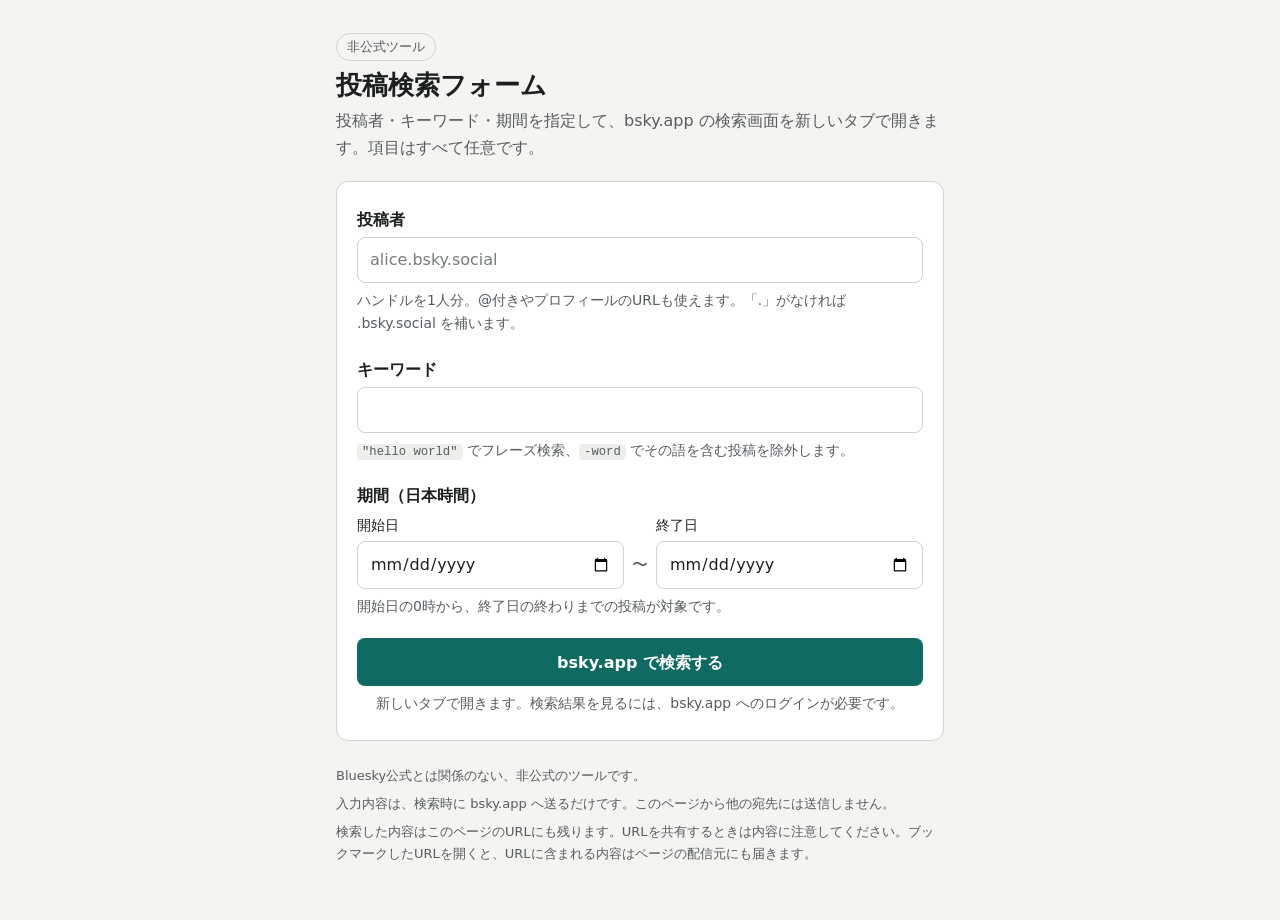
==== index.html @ 99267df1 "クエリ表示を削除" ====
<!doctype html>
<html lang="ja">
<head>
  <meta charset="utf-8">
  <meta name="viewport" content="width=device-width, initial-scale=1">
  <meta http-equiv="Content-Security-Policy" content="default-src 'none'; script-src 'self'; style-src 'self'; img-src data:; base-uri 'none'; form-action 'none'">
  <meta name="referrer" content="no-referrer">
  <meta name="color-scheme" content="light dark">
  <meta name="description" content="投稿者・キーワード・期間から、Blueskyの検索画面を開く非公式ツール">
  <title>投稿検索フォーム（非公式）</title>
  <link rel="icon" href="data:,">
  <link rel="stylesheet" href="css/style.css">
</head>
<body>
  <main class="page">
    <header class="masthead">
      <p class="badge">非公式ツール</p>
      <h1>投稿検索フォーム</h1>
      <p class="lead">投稿者・キーワード・期間を指定して、bsky.app の検索画面を新しいタブで開きます。項目はすべて任意です。</p>
    </header>

    <form id="search-form" class="card" autocomplete="off" novalidate>
      <div class="field">
        <label for="author">投稿者</label>
        <input id="author" name="author" type="text" placeholder="alice.bsky.social"
          autocapitalize="none" autocorrect="off" spellcheck="false" enterkeyhint="search"
          aria-describedby="author-hint">
        <p class="hint" id="author-hint">ハンドルを1人分。@付きやプロフィールのURLも使えます。「.」がなければ .bsky.social を補います。</p>
      </div>

      <div class="field">
        <label for="keyword">キーワード</label>
        <input id="keyword" name="keyword" type="text" enterkeyhint="search"
          aria-describedby="keyword-hint">
        <p class="hint" id="keyword-hint"><code>"hello world"</code> でフレーズ検索、<code>-word</code> でその語を含む投稿を除外します。</p>
      </div>

      <fieldset class="field">
        <legend>期間（日本時間）</legend>
        <div class="date-row">
          <div class="date-field">
            <label for="since">開始日</label>
            <input id="since" name="since" type="date" aria-describedby="period-hint">
          </div>
          <span class="date-sep" aria-hidden="true">〜</span>
          <div class="date-field">
            <label for="until">終了日</label>
            <input id="until" name="until" type="date" aria-describedby="period-hint">
          </div>
        </div>
        <p class="hint" id="period-hint">開始日の0時から、終了日の終わりまでの投稿が対象です。</p>
      </fieldset>

      <div id="message" class="notice notice-error" role="alert" hidden></div>

      <button type="submit" class="submit">bsky.app で検索する</button>
      <p class="hint submit-hint">新しいタブで開きます。検索結果を見るには、bsky.app へのログインが必要です。</p>
    </form>

    <noscript><p class="notice notice-error">このページの利用にはJavaScriptが必要です。</p></noscript>

    <footer class="footer">
      <p>Bluesky公式とは関係のない、非公式のツールです。</p>
      <p>入力内容は、検索時に bsky.app へ送るだけです。このページから他の宛先には送信しません。</p>
      <p>検索した内容はこのページのURLにも残ります。URLを共有するときは内容に注意してください。ブックマークしたURLを開くと、URLに含まれる内容はページの配信元にも届きます。</p>
    </footer>
  </main>

  <script src="js/script.js"></script>
</body>
</html>
---- css/style.css ----
:root {
  color-scheme: light dark;
  --bg: #f4f4f1;
  --surface: #ffffff;
  --text: #1c1f20;
  --muted: #565c60;
  --border: #cfd3ce;
  --accent: #0f6b62;
  --accent-hover: #0b564f;
  --on-accent: #ffffff;
  --code-bg: #ecefea;
  --error: #b42318;
  --error-bg: #fdecea;
}

@media (prefers-color-scheme: dark) {
  :root {
    --bg: #131516;
    --surface: #1c1f21;
    --text: #e8eae9;
    --muted: #a5abae;
    --border: #3b4043;
    --accent: #5fd0c0;
    --accent-hover: #89ddd1;
    --on-accent: #0a1e1b;
    --code-bg: #272b2e;
    --error: #ff9d94;
    --error-bg: #3a1e1c;
  }
}

*,
*::before,
*::after {
  box-sizing: border-box;
}

body {
  margin: 0;
  background: var(--bg);
  color: var(--text);
  font-family: system-ui, -apple-system, "Hiragino Sans", "Noto Sans JP", "Yu Gothic UI", sans-serif;
  line-height: 1.7;
  -webkit-text-size-adjust: 100%;
}

.page {
  max-width: 40rem;
  margin: 0 auto;
  padding: 32px 16px 48px;
}

.masthead {
  margin-bottom: 20px;
}

.badge {
  display: inline-block;
  margin: 0 0 8px;
  padding: 2px 10px;
  border: 1px solid var(--border);
  border-radius: 999px;
  color: var(--muted);
  font-size: 0.8125rem;
}

h1 {
  margin: 0 0 4px;
  font-size: 1.625rem;
  line-height: 1.3;
}

.lead {
  margin: 0;
  color: var(--muted);
}

.card {
  padding: 24px 20px;
  border: 1px solid var(--border);
  border-radius: 12px;
  background: var(--surface);
}

.field {
  min-width: 0;
  margin: 0 0 20px;
  padding: 0;
  border: 0;
}

label,
legend {
  display: block;
  margin-bottom: 4px;
  padding: 0;
  font-weight: 600;
}

input {
  display: block;
  width: 100%;
  min-width: 0;
  min-height: 44px;
  margin: 0;
  padding: 8px 12px;
  border: 1px solid var(--border);
  border-radius: 8px;
  background: var(--surface);
  color: var(--text);
  font: inherit;
  font-size: 16px; /* iOSで入力時に拡大されないように */
}

input::placeholder {
  color: var(--muted);
  opacity: 0.8;
}

input:focus-visible,
.submit:focus-visible {
  outline: 2px solid var(--accent);
  outline-offset: 2px;
}

input[aria-invalid="true"] {
  border-color: var(--error);
}

input[type="date"]::-webkit-date-and-time-value {
  text-align: left;
}

.hint {
  margin: 6px 0 0;
  color: var(--muted);
  font-size: 0.875rem;
}

code {
  padding: 1px 5px;
  border-radius: 4px;
  background: var(--code-bg);
  font-family: ui-monospace, SFMono-Regular, Menlo, Consolas, monospace;
  font-size: 0.875em;
  white-space: nowrap;
}

.date-row {
  display: grid;
  grid-template-columns: minmax(0, 1fr) auto minmax(0, 1fr);
  align-items: end;
  gap: 8px;
}

.date-field label {
  font-weight: 400;
  font-size: 0.875rem;
}

.date-sep {
  padding-bottom: 10px;
  color: var(--muted);
}

.notice {
  margin: 8px 0 0;
  padding: 8px 12px;
  border-radius: 8px;
  font-size: 0.9375rem;
}

.notice p {
  margin: 0;
}

.notice-error {
  margin: 0 0 16px;
  background: var(--error-bg);
  color: var(--error);
}

.submit {
  display: block;
  width: 100%;
  min-height: 48px;
  padding: 10px 16px;
  border: 0;
  border-radius: 8px;
  background: var(--accent);
  color: var(--on-accent);
  font: inherit;
  font-weight: 700;
  cursor: pointer;
}

.submit:hover {
  background: var(--accent-hover);
}

.submit-hint {
  text-align: center;
}

.footer {
  margin-top: 24px;
  color: var(--muted);
  font-size: 0.8125rem;
}

.footer p {
  margin: 0 0 6px;
}

[hidden] {
  display: none !important;
}

@media (max-width: 30rem) {
  .card {
    padding: 20px 16px;
  }

  .date-row {
    grid-template-columns: minmax(0, 1fr);
  }

  .date-sep {
    display: none;
  }
}
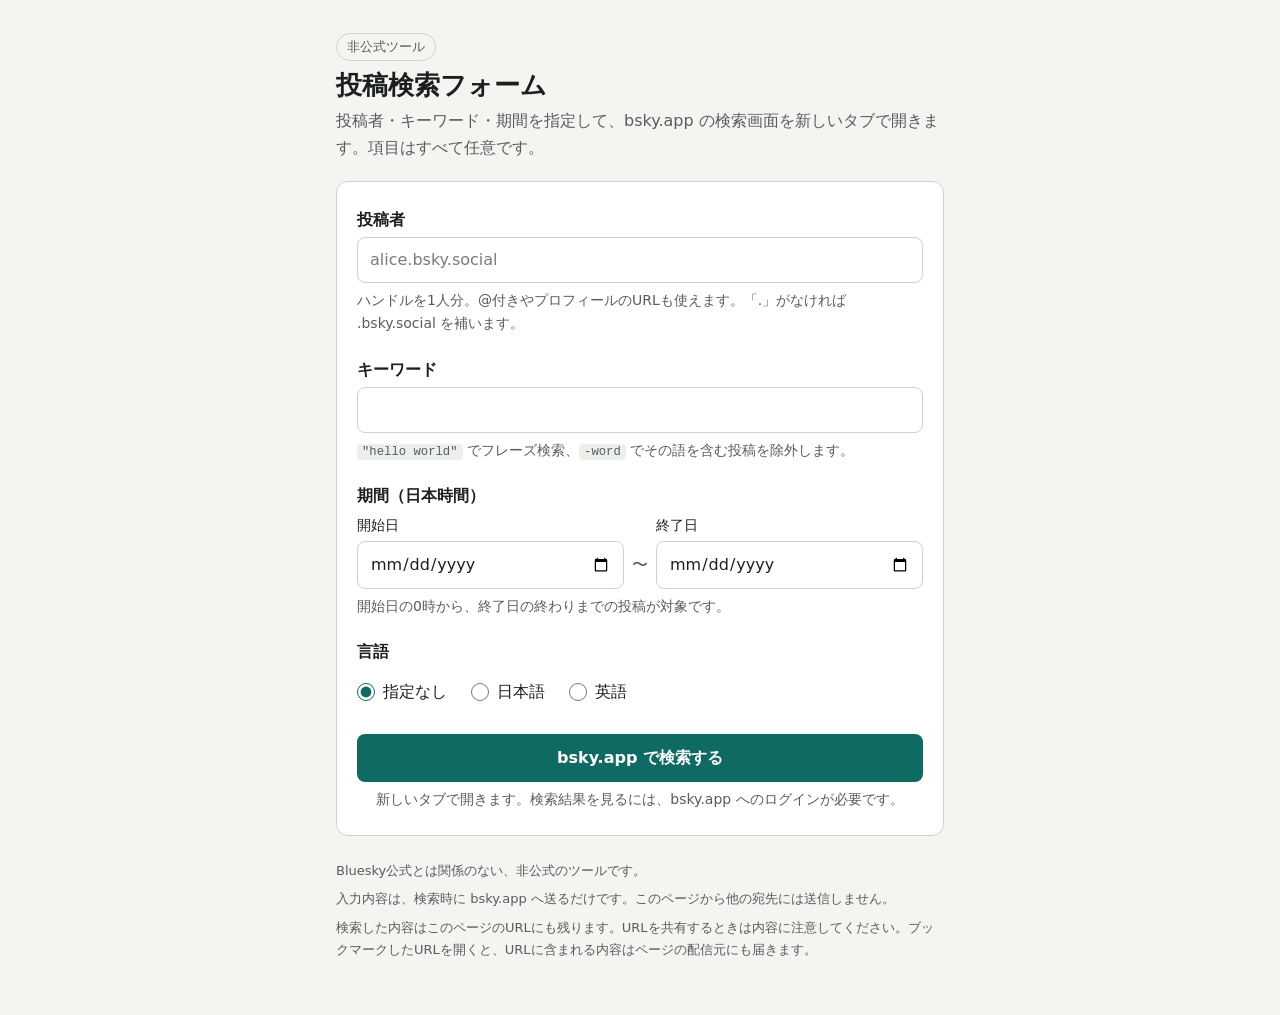
==== commit e1b8e575: "言語の選択を追加" ====
--- a/index.html
+++ b/index.html
@@ -51,6 +51,15 @@
         <p class="hint" id="period-hint">開始日の0時から、終了日の終わりまでの投稿が対象です。</p>
       </fieldset>
 
+      <fieldset class="field">
+        <legend>言語</legend>
+        <div class="radio-row">
+          <label class="radio"><input type="radio" name="lang" value="" checked>指定なし</label>
+          <label class="radio"><input type="radio" name="lang" value="ja">日本語</label>
+          <label class="radio"><input type="radio" name="lang" value="en">英語</label>
+        </div>
+      </fieldset>
+
       <div id="message" class="notice notice-error" role="alert" hidden></div>
 
       <button type="submit" class="submit">bsky.app で検索する</button>
--- a/css/style.css
+++ b/css/style.css
@@ -97,7 +97,8 @@
   font-weight: 600;
 }
 
-input {
+input[type="text"],
+input[type="date"] {
   display: block;
   width: 100%;
   min-width: 0;
@@ -129,6 +130,29 @@
 
 input[type="date"]::-webkit-date-and-time-value {
   text-align: left;
+}
+
+.radio-row {
+  display: flex;
+  flex-wrap: wrap;
+  gap: 4px 24px;
+}
+
+.radio {
+  display: inline-flex;
+  align-items: center;
+  gap: 8px;
+  min-height: 44px; /* タップしやすい高さ */
+  margin: 0;
+  font-weight: 400;
+  cursor: pointer;
+}
+
+input[type="radio"] {
+  width: 18px;
+  height: 18px;
+  margin: 0;
+  accent-color: var(--accent);
 }
 
 .hint {
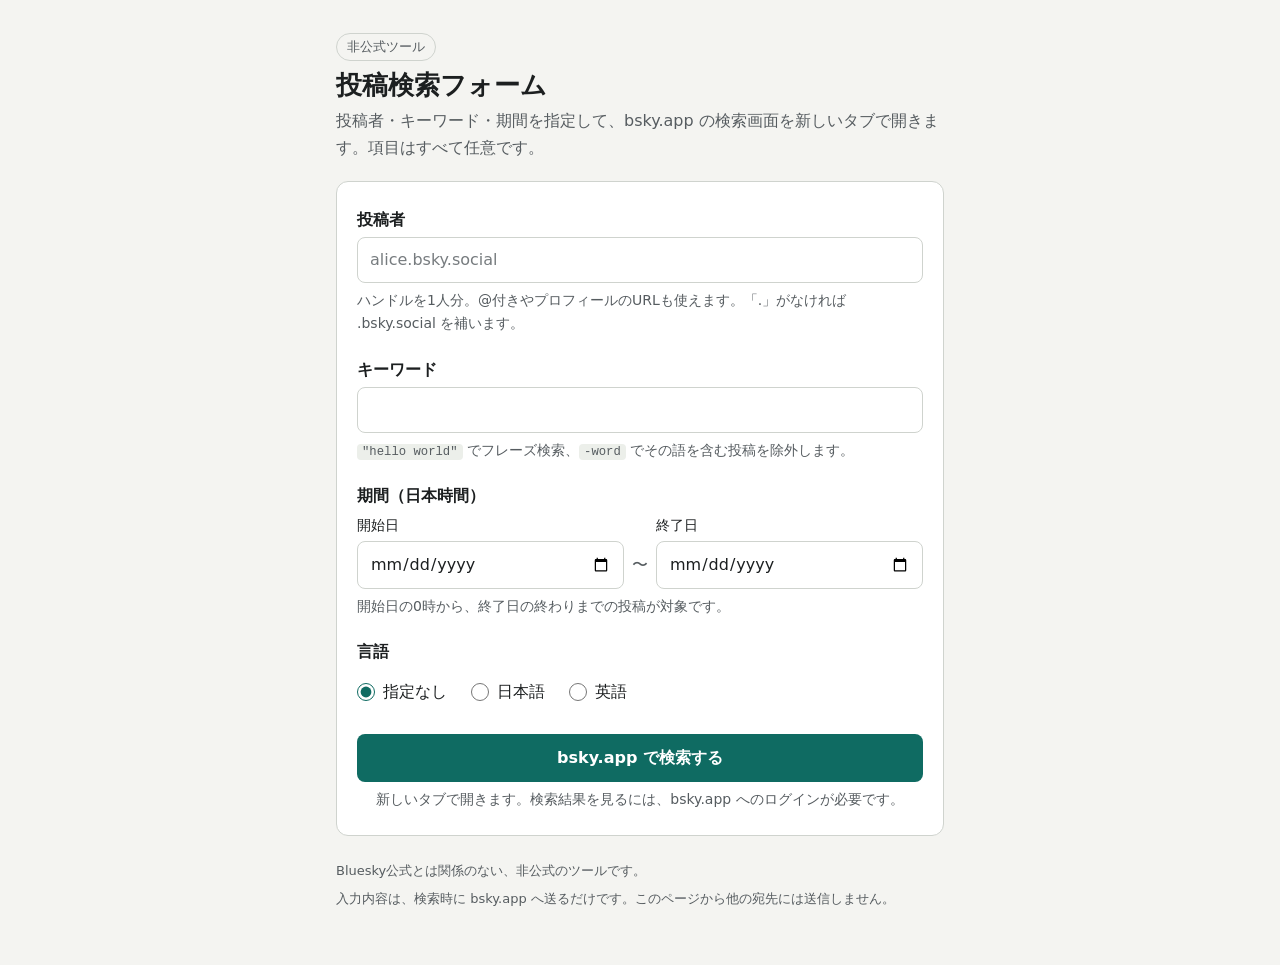
==== commit 63b316bc: "URLでのフォーム復元を削除" ====
--- a/index.html
+++ b/index.html
@@ -71,7 +71,6 @@
     <footer class="footer">
       <p>Bluesky公式とは関係のない、非公式のツールです。</p>
       <p>入力内容は、検索時に bsky.app へ送るだけです。このページから他の宛先には送信しません。</p>
-      <p>検索した内容はこのページのURLにも残ります。URLを共有するときは内容に注意してください。ブックマークしたURLを開くと、URLに含まれる内容はページの配信元にも届きます。</p>
     </footer>
   </main>
 
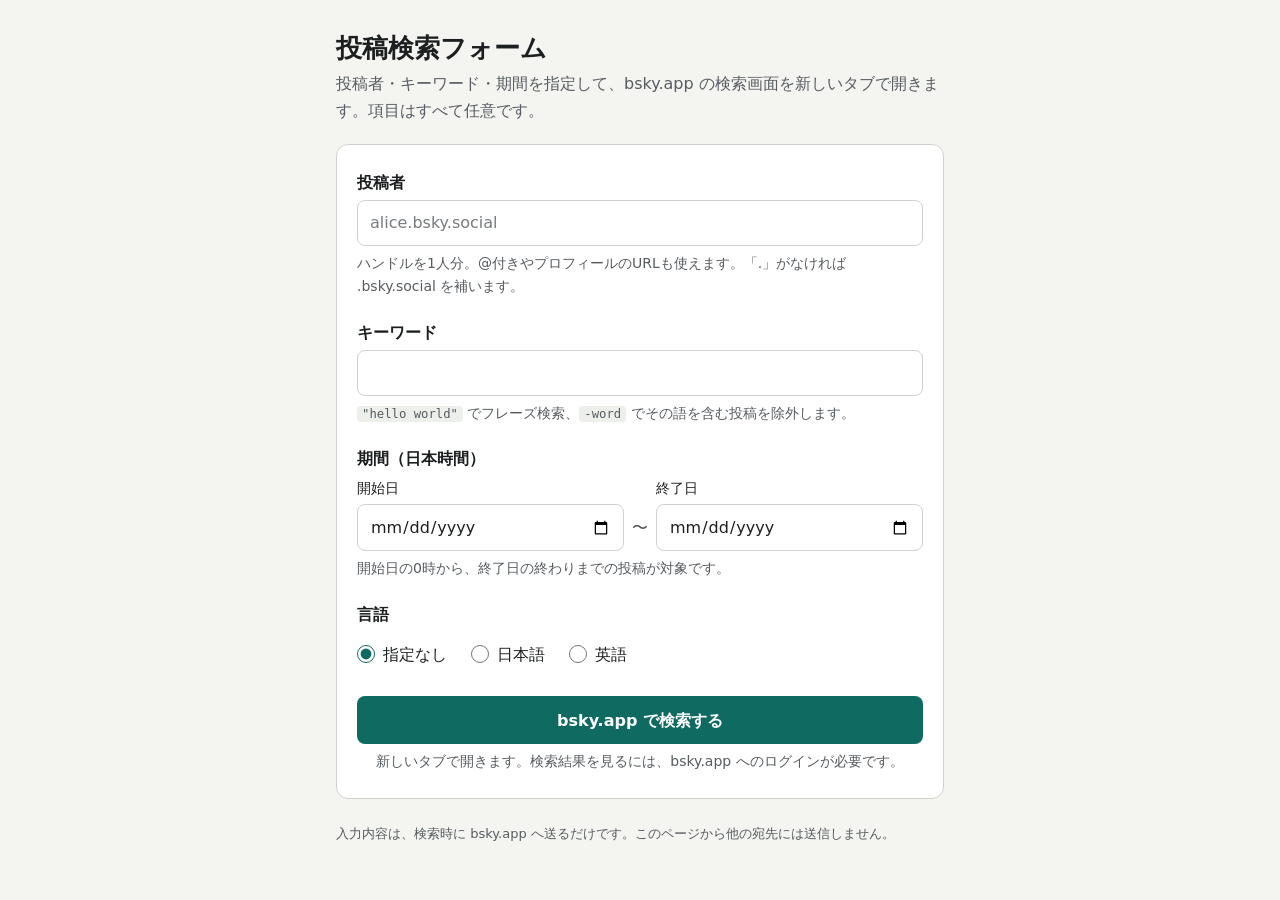
==== commit 182f3705: "非公式の表記を削除" ====
--- a/index.html
+++ b/index.html
@@ -6,15 +6,14 @@
   <meta http-equiv="Content-Security-Policy" content="default-src 'none'; script-src 'self'; style-src 'self'; img-src data:; base-uri 'none'; form-action 'none'">
   <meta name="referrer" content="no-referrer">
   <meta name="color-scheme" content="light dark">
-  <meta name="description" content="投稿者・キーワード・期間から、Blueskyの検索画面を開く非公式ツール">
-  <title>投稿検索フォーム（非公式）</title>
+  <meta name="description" content="投稿者・キーワード・期間から、Blueskyの検索画面を開くツール">
+  <title>投稿検索フォーム</title>
   <link rel="icon" href="data:,">
   <link rel="stylesheet" href="css/style.css">
 </head>
 <body>
   <main class="page">
     <header class="masthead">
-      <p class="badge">非公式ツール</p>
       <h1>投稿検索フォーム</h1>
       <p class="lead">投稿者・キーワード・期間を指定して、bsky.app の検索画面を新しいタブで開きます。項目はすべて任意です。</p>
     </header>
@@ -69,7 +68,6 @@
     <noscript><p class="notice notice-error">このページの利用にはJavaScriptが必要です。</p></noscript>
 
     <footer class="footer">
-      <p>Bluesky公式とは関係のない、非公式のツールです。</p>
       <p>入力内容は、検索時に bsky.app へ送るだけです。このページから他の宛先には送信しません。</p>
     </footer>
   </main>
--- a/css/style.css
+++ b/css/style.css
@@ -54,16 +54,6 @@
   margin-bottom: 20px;
 }
 
-.badge {
-  display: inline-block;
-  margin: 0 0 8px;
-  padding: 2px 10px;
-  border: 1px solid var(--border);
-  border-radius: 999px;
-  color: var(--muted);
-  font-size: 0.8125rem;
-}
-
 h1 {
   margin: 0 0 4px;
   font-size: 1.625rem;
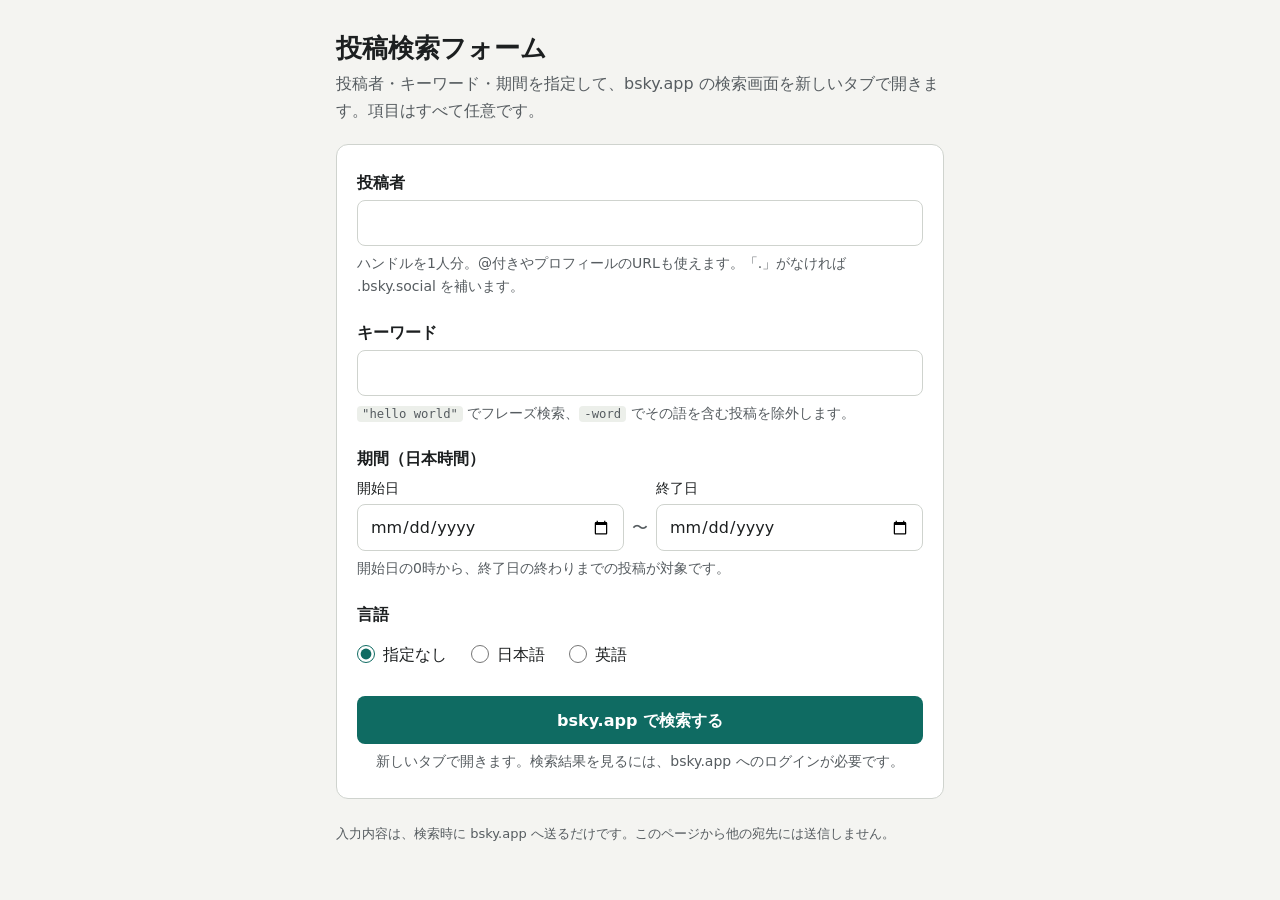
==== commit 90fa9391: "投稿者欄の透かしを削除 Co-Authored-By: Claude Opus 5.5 <noreply@anthropic.com>" ====
--- a/index.html
+++ b/index.html
@@ -21,7 +21,7 @@
     <form id="search-form" class="card" autocomplete="off" novalidate>
       <div class="field">
         <label for="author">投稿者</label>
-        <input id="author" name="author" type="text" placeholder="alice.bsky.social"
+        <input id="author" name="author" type="text"
           autocapitalize="none" autocorrect="off" spellcheck="false" enterkeyhint="search"
           aria-describedby="author-hint">
         <p class="hint" id="author-hint">ハンドルを1人分。@付きやプロフィールのURLも使えます。「.」がなければ .bsky.social を補います。</p>
--- a/css/style.css
+++ b/css/style.css
@@ -103,11 +103,6 @@
   font-size: 16px; /* iOSで入力時に拡大されないように */
 }
 
-input::placeholder {
-  color: var(--muted);
-  opacity: 0.8;
-}
-
 input:focus-visible,
 .submit:focus-visible {
   outline: 2px solid var(--accent);
